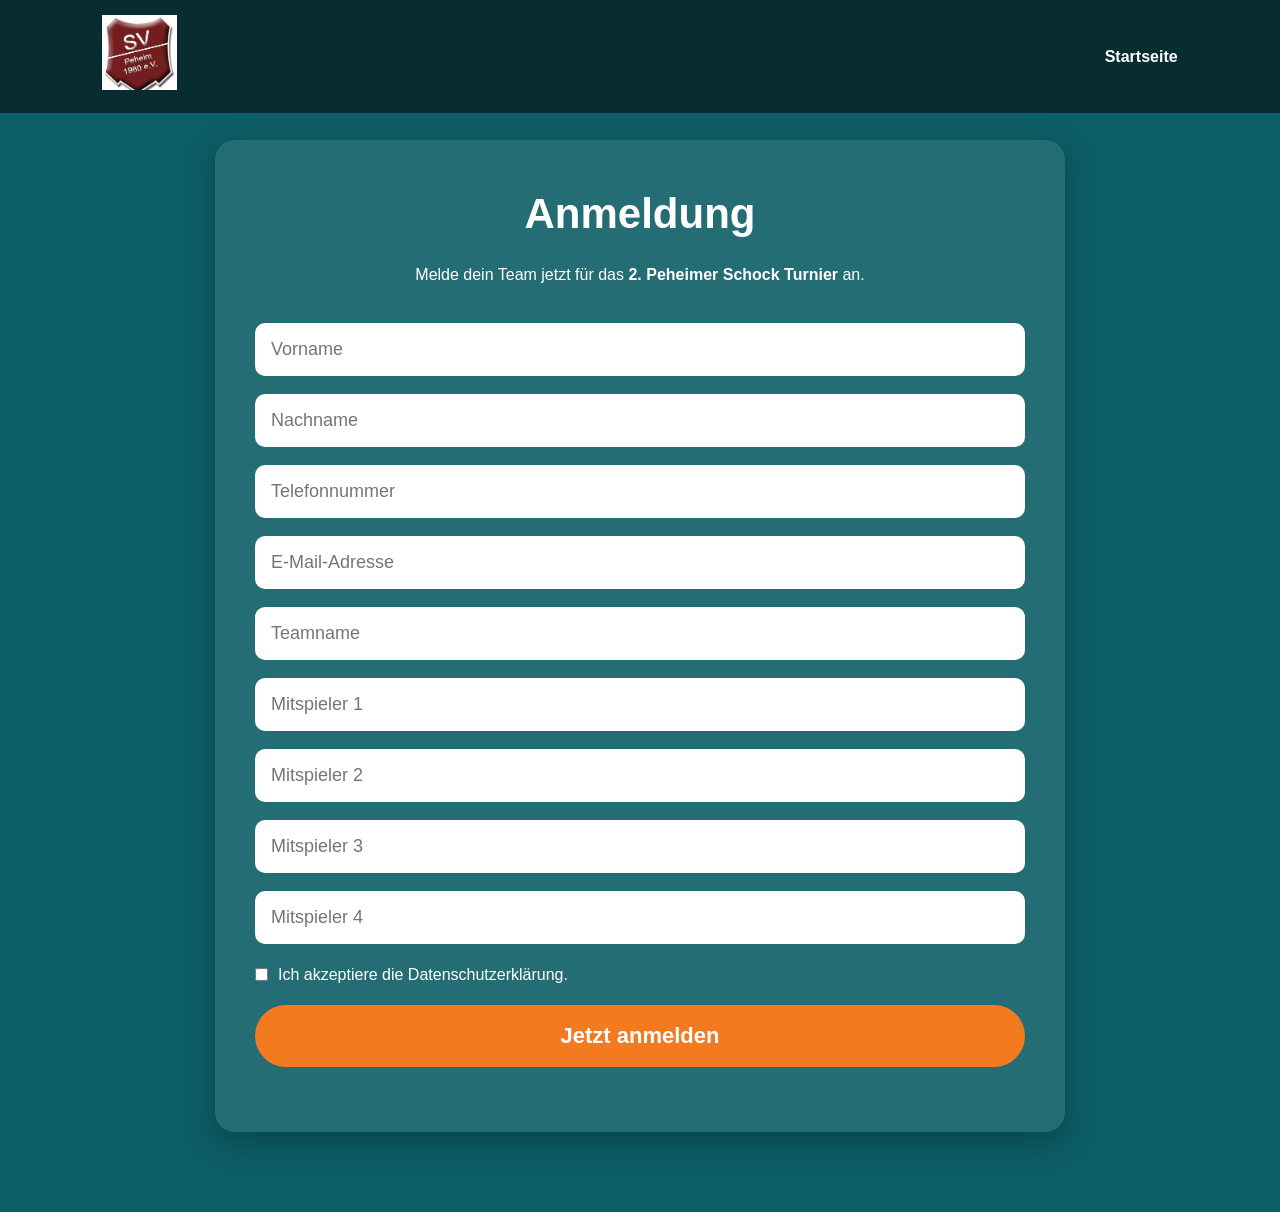
==== anmeldung.html @ 518c7a88 "Add files via upload" ====
<!DOCTYPE html>
<html lang="de">
<head>

    <meta charset="UTF-8">
    <meta name="viewport" content="width=device-width, initial-scale=1.0">

    <title>Anmeldung | 2. Peheimer Schock Turnier</title>

    <link rel="stylesheet" href="css/style.css">

</head>

<body>

<nav>

    <div class="logo">
        <a href="index.html">
            <img src="images/logo.jpg" alt="SV Peheim">
        </a>
    </div>

    <ul>
        <li><a href="index.html">Startseite</a></li>
    </ul>

</nav>

<section class="form-section">

<h1>Anmeldung</h1>

<p>
Melde dein Team jetzt für das
<strong>2. Peheimer Schock Turnier</strong> an.
</p>

<form id="anmeldungForm">

<input type="text" placeholder="Vorname" name="vorname" required>

<input type="text" placeholder="Nachname" name="nachname" required>

<input type="tel" placeholder="Telefonnummer" name="telefon" required>

<input type="email" placeholder="E-Mail-Adresse" name="email" required>

<input type="text" placeholder="Teamname" name="teamname" required>

<input type="text" placeholder="Mitspieler 1" name="spieler1">

<input type="text" placeholder="Mitspieler 2" name="spieler2">

<input type="text" placeholder="Mitspieler 3" name="spieler3">

<input type="text" placeholder="Mitspieler 4" name="spieler4">

<label class="checkbox">

<input type="checkbox" required>

Ich akzeptiere die Datenschutzerklärung.

</label>

<button type="submit">

Jetzt anmelden

</button>

</form>

<div id="meldung"></div>

</section>

<script src="js/anmeldung.js"></script>

</body>

</html>
---- css/style.css ----
/* ================================
   2. Peheimer Schock Turnier
   SV Peheim e.V.
================================ */

*{
    margin:0;
    padding:0;
    box-sizing:border-box;
}

html{
    scroll-behavior:smooth;
}

body{

    font-family:Arial, Helvetica, sans-serif;

    background:#0d5d66;

    color:white;

    line-height:1.6;

}

/* ------------------------
Navigation
------------------------ */

nav{

    position:fixed;

    width:100%;

    top:0;

    left:0;

    display:flex;

    justify-content:space-between;

    align-items:center;

    padding:15px 8%;

    background:rgba(8,43,49,.95);

    backdrop-filter:blur(10px);

    z-index:999;

}

.logo img{

    width:75px;

}

nav ul{

    display:flex;

    list-style:none;

    gap:35px;

}

nav a{

    text-decoration:none;

    color:white;

    font-weight:bold;

    transition:.3s;

}

nav a:hover{

    color:#ff8d28;

}

/* ------------------------
Hero
------------------------ */

header{

    min-height:100vh;

    background:
        linear-gradient(rgba(10,45,50,.75),rgba(10,45,50,.75)),
        url("../images/flyer.jpg");

    background-size:cover;

    background-position:center;

    display:flex;

    justify-content:center;

    align-items:center;

    text-align:center;

    padding:40px;

}

.hero{

    max-width:850px;

}

.hero h1{

    font-size:70px;

    font-weight:900;

    text-transform:uppercase;

    margin-bottom:20px;

    text-shadow:0 8px 25px rgba(0,0,0,.45);

}

.hero p{

    font-size:26px;

    margin-bottom:10px;

}

/* ------------------------
Button
------------------------ */

.button{

    display:inline-block;

    margin-top:35px;

    background:#f47a20;

    color:white;

    padding:18px 45px;

    border-radius:40px;

    text-decoration:none;

    font-size:22px;

    font-weight:bold;

    transition:.35s;

    box-shadow:0 12px 30px rgba(0,0,0,.35);

}

.button:hover{

    background:#ff962f;

    transform:translateY(-5px);

}

/* ------------------------
Countdown
------------------------ */

#countdown{

    padding:80px 20px;

    text-align:center;

}

#countdown h2{

    font-size:40px;

    margin-bottom:30px;

}

#timer{

    display:inline-block;

    background:white;

    color:#0d5d66;

    padding:25px 40px;

    border-radius:18px;

    font-size:40px;

    font-weight:bold;

    box-shadow:0 15px 40px rgba(0,0,0,.25);

}

/* ------------------------
Infos
------------------------ */

#infos{

    padding:80px 8%;

}

#infos h2{

    text-align:center;

    margin-bottom:45px;

    font-size:42px;

}

.cards{

    display:grid;

    grid-template-columns:repeat(auto-fit,minmax(230px,1fr));

    gap:30px;

}

.card{

    background:rgba(255,255,255,.12);

    border:1px solid rgba(255,255,255,.15);

    backdrop-filter:blur(12px);

    border-radius:18px;

    padding:35px;

    text-align:center;

    transition:.35s;

}

.card:hover{

    transform:translateY(-10px);

    background:rgba(255,255,255,.18);

}

.card h3{

    font-size:28px;

    color:#ff9d3d;

    margin-bottom:15px;

}

.card p{

    font-size:22px;

}

/* ------------------------
Footer
------------------------ */

footer{

    background:#06353b;

    text-align:center;

    padding:60px 20px;

}

footer h2{

    margin-bottom:20px;

    font-size:36px;

}

footer p{

    margin:8px 0;

    font-size:18px;

}

/* ------------------------
Responsive
------------------------ */

@media(max-width:900px){

.hero h1{

font-size:48px;

}

.hero p{

font-size:22px;

}

nav{

padding:15px;

}

nav ul{

gap:18px;

font-size:15px;

}

.logo img{

width:55px;

}

.button{

font-size:18px;

padding:15px 30px;

}

#timer{

font-size:28px;

padding:20px;

}

}

@media(max-width:600px){

nav{

flex-direction:column;

gap:15px;

}

.hero h1{

font-size:38px;

}

.hero p{

font-size:18px;

}

.cards{

grid-template-columns:1fr;

}

}
/* ==========================
Countdown
========================== */

.countdown-grid{

display:flex;

justify-content:center;

gap:20px;

flex-wrap:wrap;

}

.count-box{

background:#f47a20;

padding:20px;

border-radius:15px;

min-width:110px;

box-shadow:0 8px 20px rgba(0,0,0,.3);

}

.count-box span{

display:block;

font-size:42px;

font-weight:bold;

}

.count-box small{

font-size:16px;

text-transform:uppercase;

letter-spacing:1px;

}
/* ==========================
Formular
========================== */

.form-section{

max-width:850px;

margin:140px auto 80px;

padding:40px;

background:rgba(255,255,255,.10);

backdrop-filter:blur(12px);

border-radius:20px;

box-shadow:0 10px 30px rgba(0,0,0,.25);

}

.form-section h1{

text-align:center;

margin-bottom:15px;

font-size:42px;

}

.form-section p{

text-align:center;

margin-bottom:35px;

}

form{

display:flex;

flex-direction:column;

gap:18px;

}

input{

padding:16px;

border:none;

border-radius:10px;

font-size:18px;

}

input:focus{

outline:3px solid #f47a20;

}

.checkbox{

display:flex;

align-items:center;

gap:10px;

font-size:16px;

}

button{

padding:18px;

background:#f47a20;

color:white;

border:none;

border-radius:50px;

font-size:22px;

font-weight:bold;

cursor:pointer;

transition:.3s;

}

button:hover{

background:#ff9737;

transform:translateY(-3px);

}

#meldung{

margin-top:25px;

font-size:20px;

text-align:center;

font-weight:bold;

}
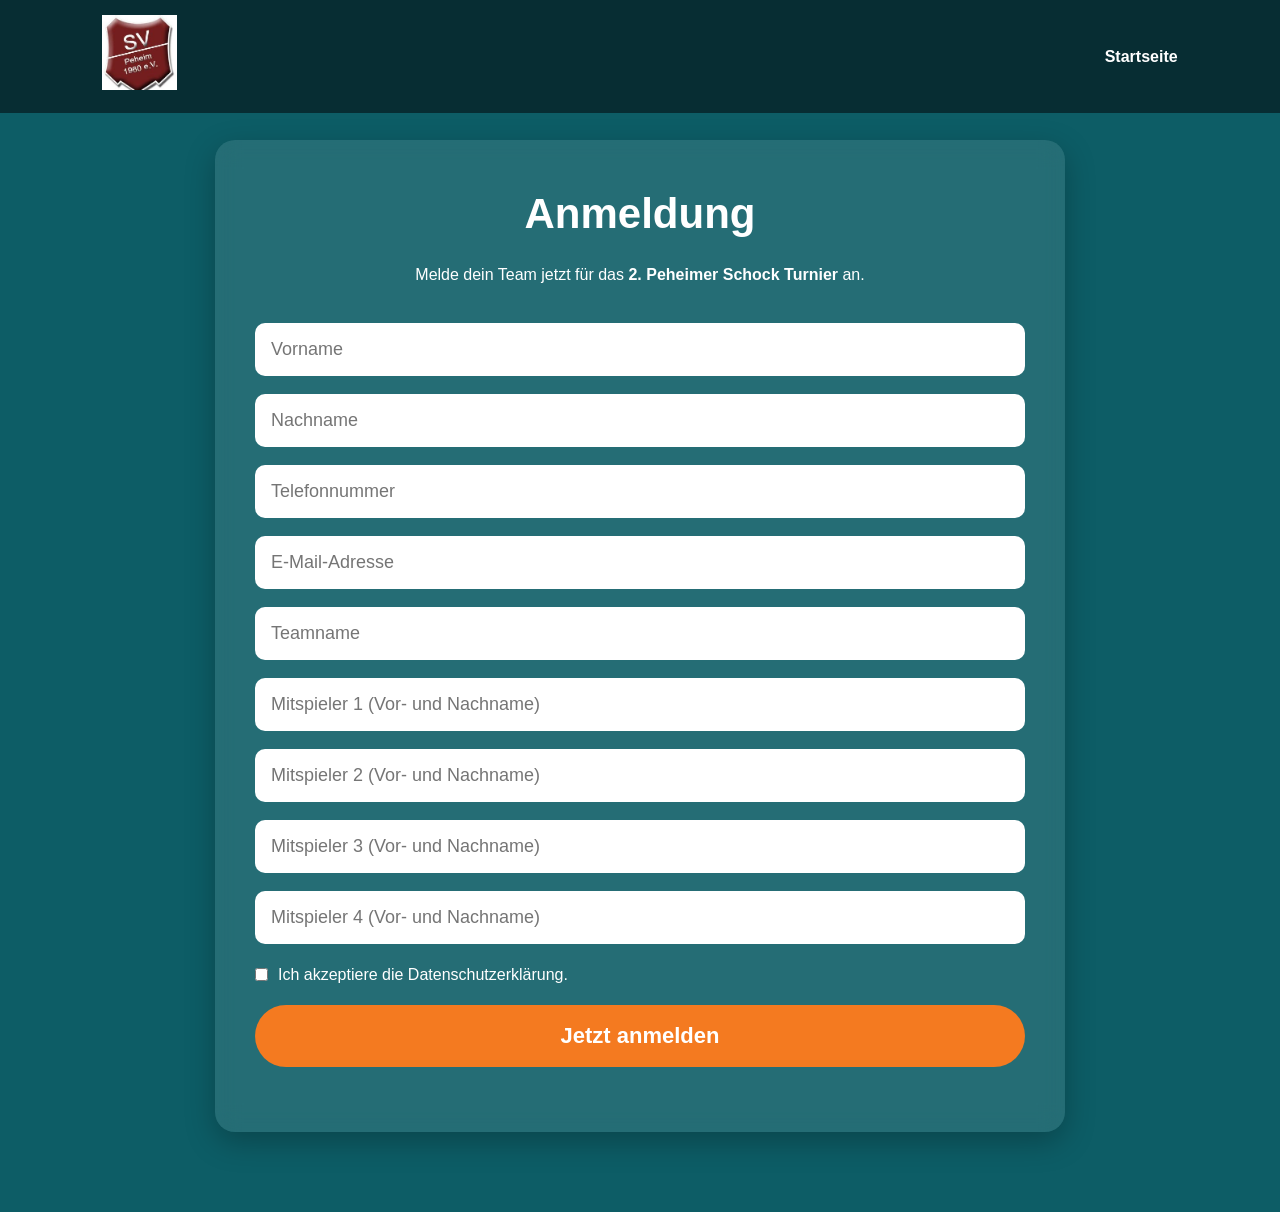
==== commit bf59be27: "Update anmeldung.html" ====
--- a/anmeldung.html
+++ b/anmeldung.html
@@ -48,13 +48,13 @@
 
 <input type="text" placeholder="Teamname" name="teamname" required>
 
-<input type="text" placeholder="Mitspieler 1" name="spieler1">
+<input type="text" placeholder="Mitspieler 1 (Vor- und Nachname)" name="spieler1">
 
-<input type="text" placeholder="Mitspieler 2" name="spieler2">
+<input type="text" placeholder="Mitspieler 2 (Vor- und Nachname)" name="spieler2">
 
-<input type="text" placeholder="Mitspieler 3" name="spieler3">
+<input type="text" placeholder="Mitspieler 3 (Vor- und Nachname)" name="spieler3">
 
-<input type="text" placeholder="Mitspieler 4" name="spieler4">
+<input type="text" placeholder="Mitspieler 4 (Vor- und Nachname)" name="spieler4">
 
 <label class="checkbox">
 
@@ -80,4 +80,4 @@
 
 </body>
 
-</html>+</html>
--- a/css/style.css
+++ b/css/style.css
@@ -579,4 +579,65 @@
 
 font-weight:bold;
 
-}+}
+/* ==============================
+   Teilnehmerstatus
+================================ */
+
+#teilnehmer{
+
+    padding:80px 20px;
+
+    text-align:center;
+
+}
+
+.status-card{
+
+    max-width:700px;
+
+    margin:auto;
+
+    background:rgba(255,255,255,.12);
+
+    padding:40px;
+
+    border-radius:20px;
+
+    backdrop-filter:blur(10px);
+
+}
+
+.progress{
+
+    width:100%;
+
+    height:30px;
+
+    background:#ddd;
+
+    border-radius:20px;
+
+    overflow:hidden;
+
+    margin:30px 0;
+
+}
+
+#progressBar{
+
+    width:0%;
+
+    height:100%;
+
+    background:#f47a20;
+
+    transition:1s;
+
+}
+
+#statusText{
+
+    font-size:30px;
+
+}
